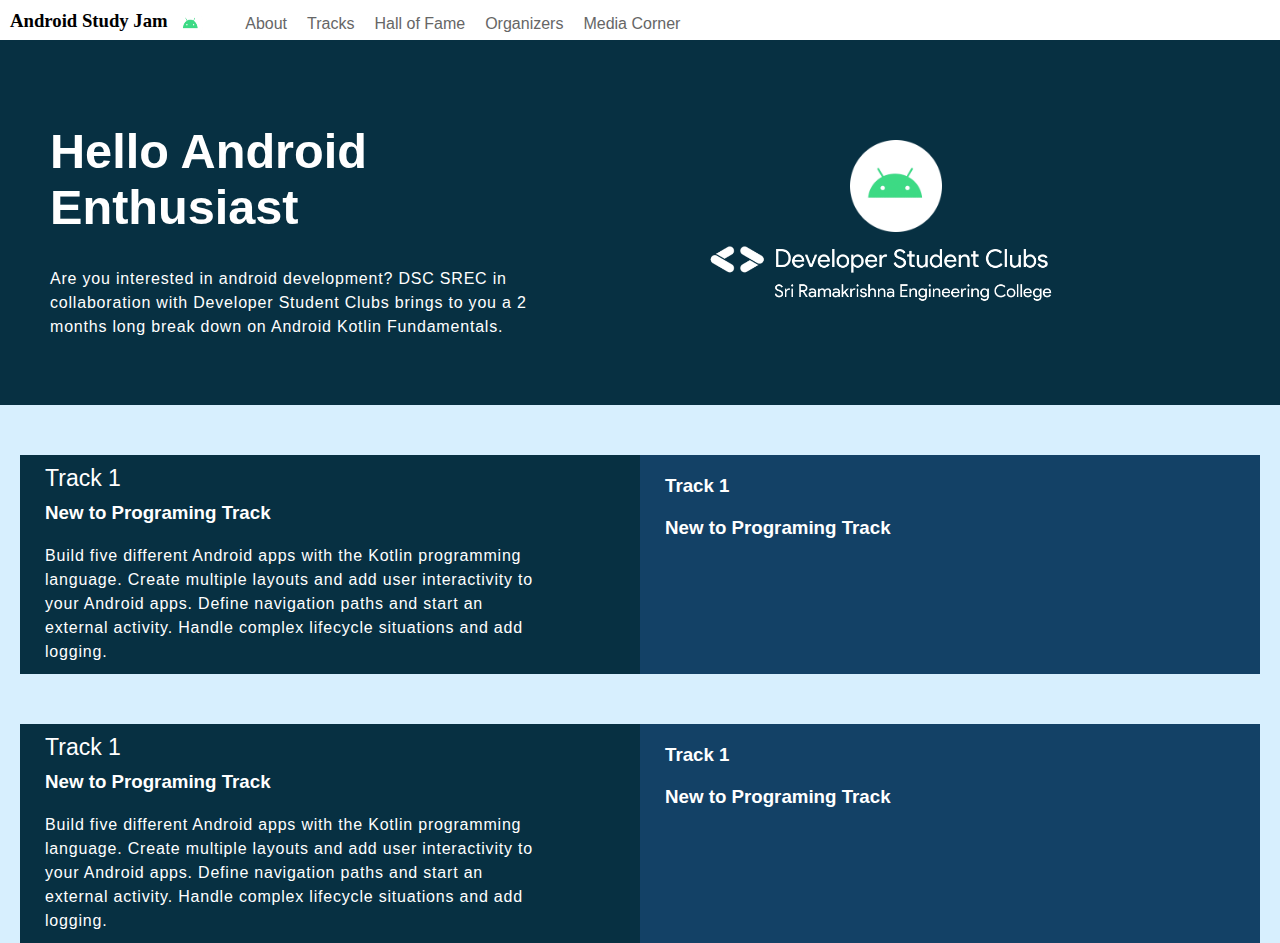
==== track.html @ 9d88427c "Add files via upload" ====
<!DOCTYPE html>
<html lang="en">
<head>
    <meta charset="UTF-8">
    <title>Android Study Jam</title>
    <link rel="icon" href="images/page_icon.png" type="image/x-icon">
    <link rel="stylesheet" href="stylesheet/TrackStylesheet.css">
</head>
<body>
<header>
    <h3>Android Study Jam</h3>
    <img src="images/android-icon.png">
    &nbsp;&nbsp;&nbsp;&nbsp;&nbsp;&nbsp;&nbsp;&nbsp;
    <a href="index.html">About</a>
    <a href="#">Tracks</a>
     <a href="#">Hall of Fame</a>
    <a href="#">Organizers</a>
    <a href="#">Media Corner</a>
</header>
<div class="about-container">
    <div class="about-content">
        <h1>Hello Android<br>Enthusiast</h1>
        <p>
            Are you interested in android development? DSC SREC in collaboration with Developer Student Clubs brings to
            you a 2 months long break down on Android Kotlin Fundamentals.
        </p>
    </div>
    <div class="about-img">
        <img class="android_logo" src="images/android-icon.png">
        <img class="dsc_logo" src="images/logo.png">
    </div>
</div>
<div class="tracks">
    <div class="track1">
        <div class="track-content">
            <h3 style="font-weight: normal; font-size: 1.8vw">Track 1</h3>
            <h3>New to Programing Track</h3>
            <p>
                Build five different Android apps with the Kotlin programming language.
                Create multiple layouts and add user interactivity to your Android apps.
                Define navigation paths and start an external activity. Handle complex
                lifecycle situations and add logging.
            </p>
        </div>
        <div class="track-batch">
            <h3>Track 1</h3>
            <h3>New to Programing Track</h3>
        </div>
    </div>
    <div class="track1">
        <div class="track-content">
            <h3 style="font-weight: normal; font-size: 1.8vw">Track 1</h3>
            <h3>New to Programing Track</h3>
            <p>
                Build five different Android apps with the Kotlin programming language.
                Create multiple layouts and add user interactivity to your Android apps.
                Define navigation paths and start an external activity. Handle complex
                lifecycle situations and add logging.
            </p>
        </div>
        <div class="track-batch">
            <h3>Track 1</h3>
            <h3>New to Programing Track</h3>
        </div>
    </div>
</div>
</body>
</html>
---- stylesheet/TrackStylesheet.css ----
* {
    box-sizing: border-box;
}

html {
    scroll-behavior: smooth;
}

body {
    margin: 0;
    padding: 0;
    height: 100vh;
    justify-content: center;
    align-items: center;
    color: black;
    background: #d7effe;
    overflow-x: hidden;
}

body::-webkit-scrollbar {
    width: 8px;
    background: #ecf0f3;
    border-radius: 8px 0 0 8px;
}

body::-webkit-scrollbar-thumb {
    background: #2f3640;
    border-radius: 0 0 0 0;
}

header {
    display: flex;
    width: 100%;
    height: 40px;
    margin: 0 auto 20px;
    background: white;
    top: 0;
    position: fixed;
    z-index: 10;
}

header img {
    width: 2%;
    height: 80%;
    margin: 8px 0;
}

header h3 {
    margin: 10px;
    text-align: center;
}

header a {
    margin: 15px 10px;
    text-decoration: none;
    color: #666666;
    font-family: Helvetica, sans-serif;
    transition: a 0.2s ease-in-out;
}

header a:hover {
    color: #1a1a1a;
}

.about-container {
    display: flex;
    background: #073042;
    height:fit-content;
    color: white;
    font-family: Helvetica, sans-serif;
    margin: 40px 0;
}

.about-content {
    float: left;
    width: 50%;
    margin: 50px 0 50px 50px;
}

.about-content h1 {
    font-weight: bold;
    font-size: 3.8vw;
}

.about-content p {
    width: 80%;
    letter-spacing: 0.05em;
    line-height: 1.5;
}

.about-img {
    float: right;
    width: 50%;
}

.dsc_logo {
    width: 100%;
    margin: 0 0 0 40px;
}

.android_logo {
    display: block;
    width: 15%;
    margin: 100px 30% 0;
}
.track1 {
    display: flex;
    color: white;
    margin: 50px 0;
    height: 50%;
    font-family: Helvetica, sans-serif;
}
.track-content {
    width: 50%;
    background-color: #073042;
    margin-left: 20px;
}
.track-content h3 {
    margin: 10px 10px 10px 25px;
}

.track-content p {
    width: 80%;
    margin: 20px 10px 10px 25px;
    letter-spacing: 0.05em;
    line-height: 1.5;
}

.track-batch{
    width: 50%;
    background-color: #134166;
    margin-right: 20px;
}
.track-batch h3 {
    margin: 20px 10px 10px 25px;
}
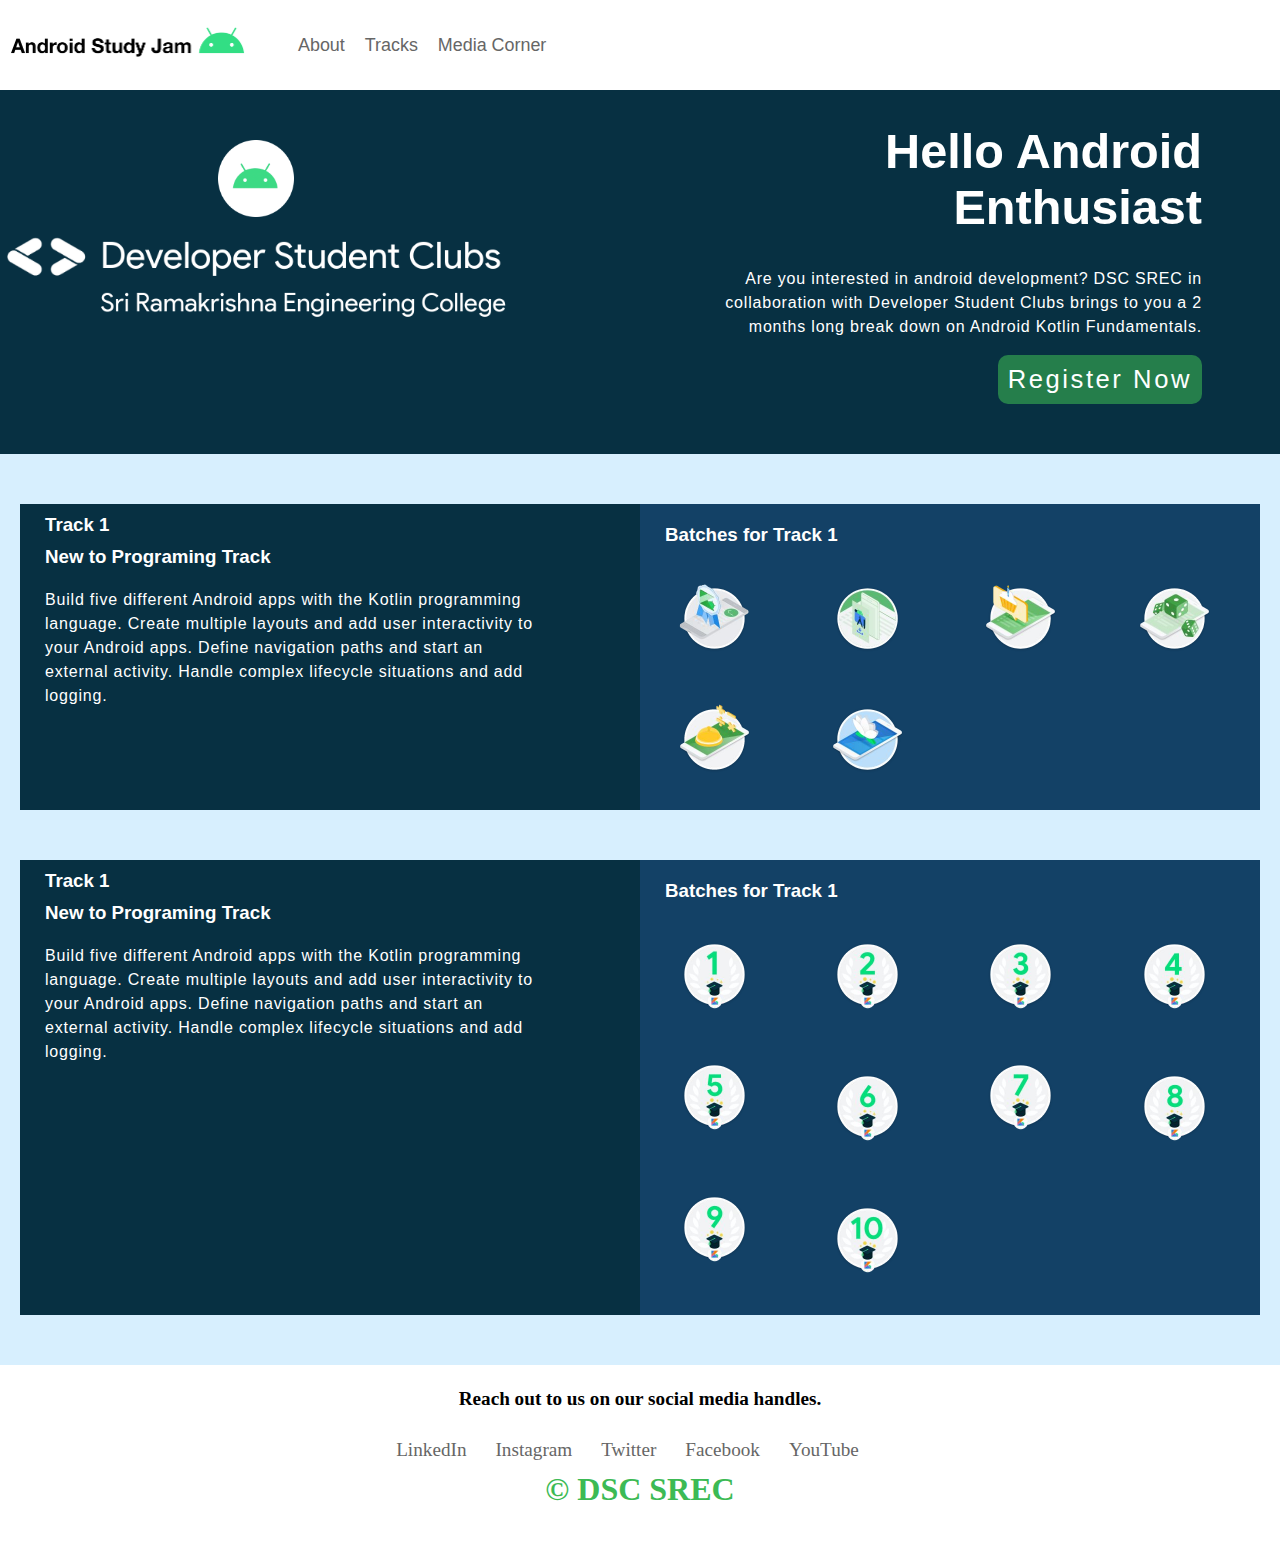
==== commit 06e0c854: "Add files via upload" ====
--- a/track.html
+++ b/track.html
@@ -1,39 +1,37 @@
 <!DOCTYPE html>
 <html lang="en">
 <head>
-    <meta charset="UTF-8">
+    <meta charset="UTF-8" content="width=device-width, initial-scale=1" name="viewport">
     <title>Android Study Jam</title>
     <link rel="icon" href="images/page_icon.png" type="image/x-icon">
     <link rel="stylesheet" href="stylesheet/TrackStylesheet.css">
 </head>
 <body>
 <header>
-    <h3>Android Study Jam</h3>
-    <img src="images/android-icon.png">
+    <img src="images/study_jam_logo.png">
     &nbsp;&nbsp;&nbsp;&nbsp;&nbsp;&nbsp;&nbsp;&nbsp;
     <a href="index.html">About</a>
-    <a href="#">Tracks</a>
-     <a href="#">Hall of Fame</a>
-    <a href="#">Organizers</a>
+    <a href="track.html">Tracks</a>
     <a href="#">Media Corner</a>
 </header>
-<div class="about-container">
+<div class="about01-container">
+    <div class="about-img">
+        <img class="android_logo" src="images/android-icon.png">
+        <img class="dsc_logo" src="images/dsc_logo.png">
+    </div>
     <div class="about-content">
         <h1>Hello Android<br>Enthusiast</h1>
         <p>
             Are you interested in android development? DSC SREC in collaboration with Developer Student Clubs brings to
             you a 2 months long break down on Android Kotlin Fundamentals.
         </p>
-    </div>
-    <div class="about-img">
-        <img class="android_logo" src="images/android-icon.png">
-        <img class="dsc_logo" src="images/logo.png">
+        <a href="#">Register Now</a>
     </div>
 </div>
 <div class="tracks">
     <div class="track1">
         <div class="track-content">
-            <h3 style="font-weight: normal; font-size: 1.8vw">Track 1</h3>
+            <h3>Track 1</h3>
             <h3>New to Programing Track</h3>
             <p>
                 Build five different Android apps with the Kotlin programming language.
@@ -43,13 +41,72 @@
             </p>
         </div>
         <div class="track-batch">
-            <h3>Track 1</h3>
-            <h3>New to Programing Track</h3>
+            <h3>Batches for Track 1</h3>
+            <div class="batch-container">
+                <div class="batch-img">
+                    <a>
+                        <img src="images/track/1/t1b1.png">
+                    </a>
+                </div>
+                <div class="batch-text">
+                    Introduction to Kotlin
+                </div>
+            </div>
+            <div class="batch-container">
+                <div class="batch-img">
+                    <a>
+                        <img src="images/track/1/t1b2.png" title="Batch1">
+                    </a>
+                </div>
+                <div class="batch-text">
+                    Create your first Android app
+                </div>
+            </div>
+            <div class="batch-container">
+                <div class="batch-img">
+                    <a>
+                        <img src="images/track/1/t1b3.png">
+                    </a>
+                </div>
+                <div class="batch-text">
+                    Build a basic layout
+                </div>
+            </div>
+            <div class="batch-container">
+                <div class="batch-img">
+                    <a>
+                        <img src="images/track/1/t1b4.png">
+                    </a>
+                </div>
+                <div class="batch-text">
+                    Add a button to an app
+                </div>
+            </div>
+            <div class="batch-container">
+                <div class="batch-img">
+                    <a>
+                        <img src="images/track/1/t1b5.png">
+                    </a>
+                </div>
+                <div class="batch-text">
+                    Get user input
+                </div>
+            </div>
+            <div class="batch-container">
+                <div class="batch-img">
+                    <a>
+                        <img src="images/track/1/t1b6.png">
+                    </a>
+                </div>
+                <div class="batch-text">
+                    Display a scrollable list
+                </div>
+            </div>
         </div>
     </div>
     <div class="track1">
         <div class="track-content">
-            <h3 style="font-weight: normal; font-size: 1.8vw">Track 1</h3>
+            <h3>Track 1</h3>
             <h3>New to Programing Track</h3>
             <p>
                 Build five different Android apps with the Kotlin programming language.
@@ -59,10 +116,118 @@
             </p>
         </div>
         <div class="track-batch">
-            <h3>Track 1</h3>
-            <h3>New to Programing Track</h3>
+            <h3>Batches for Track 1</h3>
+            <div class="batch-container">
+                <div class="batch-img">
+                    <a>
+                        <img src="images/track/2/t2b1.png">
+                    </a>
+                </div>
+                <div class="batch-text">
+                    Build your first app
+                </div>
+            </div>
+            <div class="batch-container">
+                <div class="batch-img">
+                    <a>
+                        <img src="images/track/2/t2b2.png">
+                    </a>
+                </div>
+                <div class="batch-text">
+                    Build an interactive app
+                </div>
+            </div>
+            <div class="batch-container">
+                <div class="batch-img">
+                    <a>
+                        <img src="images/track/2/t2b3.png">
+                    </a>
+                </div>
+                <div class="batch-text">
+                    Layouts
+                </div>
+            </div>
+            <div class="batch-container">
+                <div class="batch-img">
+                    <a>
+                        <img src="images/track/2/t2b4.png">
+                    </a>
+                </div>
+                <div class="batch-text">
+                    Navigation
+                </div>
+            </div>
+            <div class="batch-container">
+                <div class="batch-img">
+                    <a>
+                        <img src="images/track/2/t2b5.png">
+                    </a>
+                </div>
+                <div class="batch-text">
+                    Activity and Fragment lifecycles
+                </div>
+            </div>
+            <div class="batch-container">
+                <div class="batch-img">
+                    <a>
+                        <img src="images/track/2/t2b6.png">
+                    </a>
+                </div>
+                <div class="batch-text">
+                    Architecture components
+                </div>
+            </div>
+            <div class="batch-container">
+                <div class="batch-img">
+                    <a>
+                        <img src="images/track/2/t2b7.png">
+                    </a>
+                </div>
+                <div class="batch-text">
+                    Databases and RecyclerView
+                </div>
+            </div>
+            <div class="batch-container">
+                <div class="batch-img">
+                    <a>
+                        <img src="images/track/2/t2b8.png">
+                    </a>
+                </div>
+                <div class="batch-text">
+                    Connect to the internet
+                </div>
+            </div>
+            <div class="batch-container">
+                <div class="batch-img">
+                    <a>
+                        <img src="images/track/2/t2b9.png">
+                    </a>
+                </div>
+                <div class="batch-text">
+                    Repository and WorkManager
+                </div>
+            </div>
+            <div class="batch-container">
+                <div class="batch-img">
+                    <a>
+                        <img src="images/track/2/t2b10.png">
+                    </a>
+                </div>
+                <div class="batch-text">
+                    Design for everyone
+                </div>
+            </div>
         </div>
     </div>
 </div>
+<footer id="contact">
+    <h3>Reach out to us on our social media handles.</h3>
+    <a href="https://www.linkedin.com/company/dsc-srec/" target="_blank">LinkedIn</a>
+    <a href="https://www.instagram.com/dscsrec/" target="_blank">Instagram</a>
+    <a href="https://twitter.com/dscsrec" target="_blank">Twitter</a>
+    <a href="https://www.facebook.com/developerstudentclubssrec" target="_blank">Facebook</a>
+    <a href="https://www.youtube.com/channel/UCH0PxiZA0FvQallTO4jiuYw" target="_blank">YouTube</a>
+    <p>&#169; DSC SREC</p>
+</footer>
 </body>
 </html>--- a/stylesheet/TrackStylesheet.css
+++ b/stylesheet/TrackStylesheet.css
@@ -31,7 +31,7 @@
 header {
     display: flex;
     width: 100%;
-    height: 40px;
+    height: 10%;
     margin: 0 auto 20px;
     background: white;
     top: 0;
@@ -40,19 +40,15 @@
 }
 
 header img {
-    width: 2%;
-    height: 80%;
-    margin: 8px 0;
-}
-
-header h3 {
-    margin: 10px;
-    text-align: center;
+    width: 20%;
+    margin: auto 0;
+    cursor: pointer;
 }
 
 header a {
-    margin: 15px 10px;
+    margin: auto 10px;
     text-decoration: none;
+    font-size: 1.4vw;
     color: #666666;
     font-family: Helvetica, sans-serif;
     transition: a 0.2s ease-in-out;
@@ -62,47 +58,64 @@
     color: #1a1a1a;
 }
 
-.about-container {
+.about01-container {
     display: flex;
     background: #073042;
     height:fit-content;
     color: white;
     font-family: Helvetica, sans-serif;
-    margin: 40px 0;
+    margin: 40px 0 0;
 }
 
 .about-content {
-    float: left;
     width: 50%;
     margin: 50px 0 50px 50px;
 }
 
 .about-content h1 {
+    text-align: right;
     font-weight: bold;
     font-size: 3.8vw;
 }
 
 .about-content p {
-    width: 80%;
+    text-align: right;
+    padding: 0 0 0 20%;
     letter-spacing: 0.05em;
     line-height: 1.5;
 }
 
+.about-content a {
+    float: right;
+    background: #3cba5490;
+    padding: 10px;
+    font-size: 2.0vw;
+    letter-spacing: 0.1em;
+    color: white;
+    text-decoration: none;
+    border-radius: 10px;
+    cursor: pointer;
+}
+
+.about-content a:hover {
+    background: #3cba54;
+}
+
 .about-img {
-    float: right;
-    width: 50%;
+    width: 40%;
 }
 
 .dsc_logo {
     width: 100%;
-    margin: 0 0 0 40px;
+    margin: 0 auto;
 }
 
 .android_logo {
     display: block;
     width: 15%;
-    margin: 100px 30% 0;
-}
+    margin: 100px auto 0;
+}
+
 .track1 {
     display: flex;
     color: white;
@@ -110,11 +123,13 @@
     height: 50%;
     font-family: Helvetica, sans-serif;
 }
+
 .track-content {
     width: 50%;
     background-color: #073042;
     margin-left: 20px;
 }
+
 .track-content h3 {
     margin: 10px 10px 10px 25px;
 }
@@ -131,7 +146,160 @@
     background-color: #134166;
     margin-right: 20px;
 }
+
 .track-batch h3 {
     margin: 20px 10px 10px 25px;
 }
 
+.batch-container {
+    display: inline-block;
+    width: 24%;
+    height: 15%;
+    margin:  25px auto 0;
+}
+
+.batch-img img {
+    display: block;
+    width: 75px;
+    height: 75px;
+    margin: auto;
+}
+
+.batch-img:hover {
+    cursor: pointer;
+    opacity: 0.3;
+}
+
+.batch-img:hover + .batch-text {
+    visibility: visible;
+}
+
+.batch-text {
+    display: block;
+    margin: auto;
+    font-size: 0.8vw;
+    color: white;
+    width: fit-content;
+    background: #262626;
+    padding: 8px;
+    border-radius: 5px;
+    text-align: center;
+    visibility: hidden;
+    transition: 0.250ms ease-in-out;
+}
+
+footer {
+    background: white;
+    color: black;
+    text-align: center;
+    height: 180px;
+    margin: 0;
+    padding: 10px;
+}
+
+footer h3 {
+    display: block;
+    margin-top: 1%;
+    font-size: 1.5vw;
+}
+
+footer a {
+    display: inline-block;
+    color: #666666;
+    text-decoration: none;
+    margin: 10px 25px 10px 0;
+    font-size: 1.5vw;
+    cursor: pointer;
+}
+
+footer a:hover {
+    color: black;
+}
+
+footer p {
+    margin: 0;
+    font-weight: bolder;
+    font-size: 2.5vw;
+    color: #3cba54;
+    cursor: pointer;
+}
+
+/* Media queries - Responsive timeline on screens less than 600px wide */
+@media only screen and (max-width: 767px) {
+    header a {
+        font-size: 2.0vw;
+    }
+
+    .about01-container {
+        display: block;
+        align-items: center;
+    }
+    .about-content, .about-img {
+        float: none;
+        display: block;
+        width: 100%;
+        align-items: center;
+    }
+
+    .about-content {
+        width: 100%;
+        padding: 0 0 50px;
+        margin: 50px 0 0 0;
+    }
+
+    .about-content h1,
+    .about-content p,
+    .about-content a{
+        text-align: center;
+        padding: 0;
+    }
+
+    .about-content a {
+        display: block;
+        width: 50%;
+        font-size: 4.5vw;
+        float: none;
+        margin: 0 auto;
+        padding: 10px;
+    }
+
+    .about-content p {
+        padding: 0 5%;
+    }
+
+    .dsc_logo {
+        display: block;
+        width: 50%;
+        margin: 0 auto;
+    }
+
+    .android_logo {
+        display: block;
+        width: 15%;
+        margin: 0 auto 0;
+        padding-top: 40px;
+    }
+
+    .track1 {
+        display: block;
+    }
+
+    .track-content,
+    .track-batch {
+        width: 100%;
+        margin: 0;
+        padding: 25px;
+    }
+
+    .track-content h3 {
+        margin: 10px 10px 10px 25px;
+    }
+
+    .track-content p {
+        width: 100%;
+    }
+
+
+
+}
+
